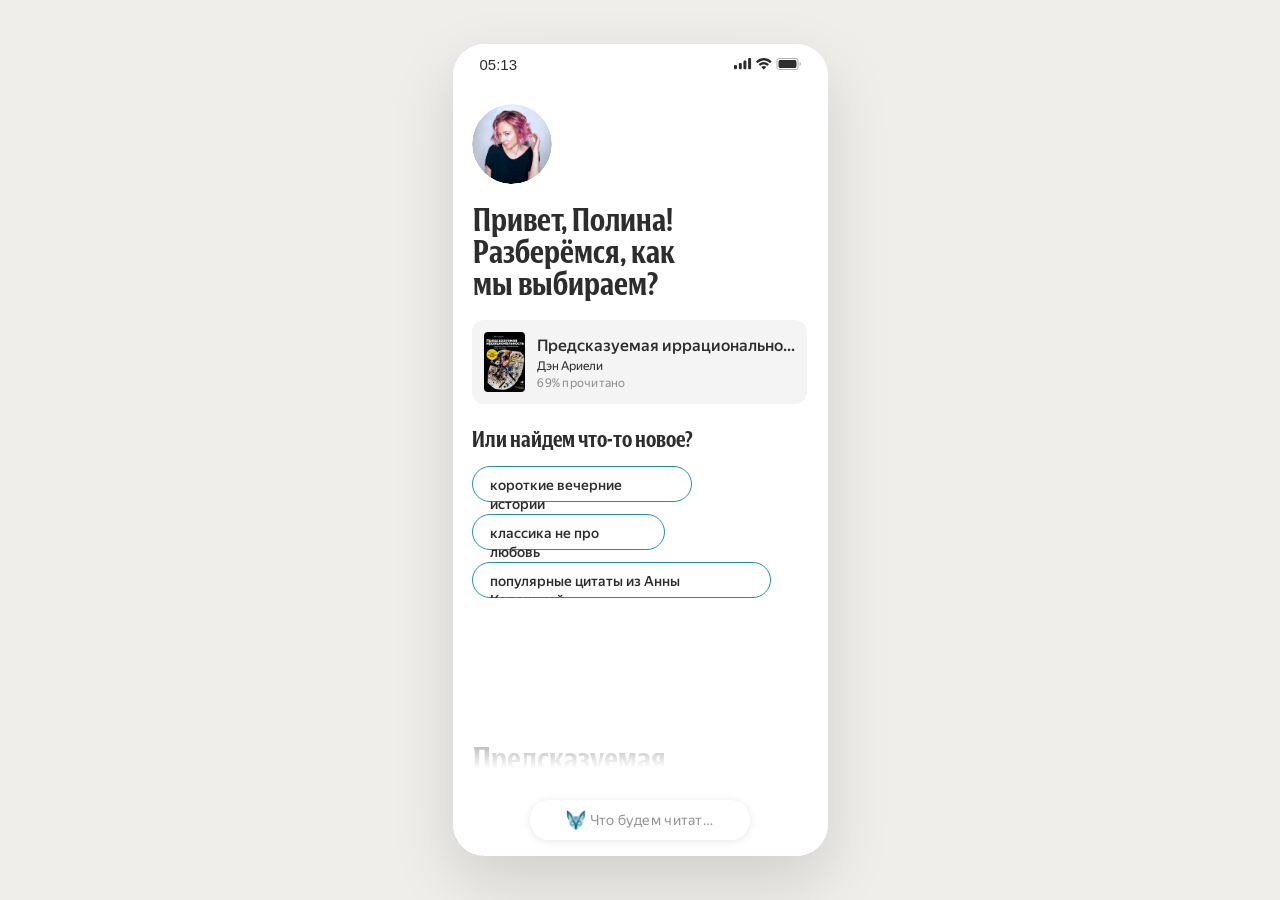
==== index.html @ da3ff2d8 "Audit feed text flow and reset transient choices and notes" ====
<!doctype html><html lang="ru"><meta charset="utf-8"><meta name="viewport" content="width=device-width,initial-scale=1,viewport-fit=cover"><title>Предсказуемая иррациональность — живая лента</title><link rel="stylesheet" href="style.css?v=2e64ebf5f9"><link rel="stylesheet" href="ui-v2.css?v=5c778b6b03"><link rel="stylesheet" href="carousels.css?v=7c44cdc87c">
<link rel="stylesheet" href="refinements.css?v=cc8bafafff"><main class="stage"><aside><div class="eyebrow">ЯНДЕКС КНИГИ · КОНЦЕПТ</div><h1>Чтение<br>одной лентой</h1><p>Книга, вопросы и новые истории — в одном потоке.</p><nav id="scenarios" aria-label="Сценарии прототипа"></nav><small>375 × 812 · листайте внутри экрана<br>Нажмите на текст, чтобы вернуть управление</small><button id="reset" class="reset">Начать заново ↺</button></aside><div id="shell"><div id="phone"><div id="scroll"><div id="feed"></div></div><div id="status"><span>05:13</span><span>▮▮▮ ᯤ ▰</span></div><header id="bookbar"><button id="collapse" aria-label="Свернуть книгу">⌄</button><div><b id="booktitle">Анна Каренина</b><span id="author">Лев Толстой</span></div><button id="settings" aria-label="Настройки чтения">☷</button><button id="more" aria-label="Меню книги">•••</button></header><footer id="footer"><div id="mini" hidden><span><b>Дама с собачкой</b><br>Антон Чехов</span><button id="resume">К чтению</button></div><div id="progress"><i></i></div><div class="controlrow"><button id="spark" class="round" aria-label="Количество ИИ-вставок">✦</button><button id="ask">Что будем читать?</button><div id="audio" hidden><button id="rewind" aria-label="Назад 15 секунд">↶<small>15</small></button><button id="play" aria-label="Пауза">Ⅱ</button><button id="forward" aria-label="Вперёд 30 секунд">↷<small>30</small></button></div></div><div id="context"></div></footer><button id="floating" aria-label="Показать управление">✦</button><div id="shade" hidden></div><section id="sheet" hidden aria-modal="true" role="dialog"><div class="handle"></div><button id="close" aria-label="Закрыть">×</button><div id="sheetbody"></div></section><div id="toast" role="status"></div></div></div><div class="hint">От приветствия — к следующей книге.<br>Все переходы доступны в меню слева.</div></main><script src="data.js?v=bd61d9667b"></script><script src="app.js?v=64c92fbf1c"></script><link rel="stylesheet" href="nonfic.css?v=5e12260bda"><script src="controls.js?v=aebe38ac95"></script><script src="carousels.js?v=aeb7f46ee9"></script><script src="nonfic.js?v=b64de7527a"></script></html>
---- style.css ----
@font-face{font-family:YS;src:url('fonts/YSText.ttf')}@font-face{font-family:YS;src:url('fonts/YSText-Medium.ttf');font-weight:500}@font-face{font-family:Books;src:url('fonts/YSBooks.otf')}@font-face{font-family:Books;src:url('fonts/YSBooks-Semibold.otf');font-weight:600}@font-face{font-family:Literata;src:url('fonts/Literata.ttf');font-weight:100 900}*{box-sizing:border-box}body{margin:0;background:#efeeeb;color:#292929;font-family:YS,Arial,sans-serif}button,input,textarea{font:inherit}button{cursor:pointer;border:0;color:inherit}button:focus-visible{outline:2px solid #008f9b;outline-offset:3px}button:active{transform:scale(.97)}.stage{display:flex;gap:80px;align-items:center;justify-content:center;min-height:100vh;padding:40px}aside{width:270px}.eyebrow{font-size:11px;letter-spacing:1.6px;color:#777}h1{font-family:Books;font-size:46px;line-height:1.05;font-weight:600;margin:26px 0 16px}aside p{color:#777;font-size:15px;line-height:1.45;margin-bottom:26px}nav{display:flex;flex-direction:column;gap:3px}nav button{text-align:left;background:none;padding:9px 12px;border-radius:10px;color:#777;font-size:14px}nav button.active{background:#fff;color:#222}nav button span{display:inline-block;width:25px;font-size:11px;opacity:.5}aside small{display:block;font-size:11px;line-height:1.6;color:#999;margin-top:24px}.reset{background:none;color:#777;padding:18px 0;font-size:12px}#shell{width:375px;height:812px;flex-shrink:0;position:relative;box-shadow:0 25px 65px #0002;border-radius:32px;overflow:hidden}#phone{width:375px;height:812px;background:var(--paper,#fff);position:relative;overflow:hidden;--ink:#303030;color:var(--ink)}#scroll{height:812px;overflow-y:auto;overflow-x:hidden;scrollbar-width:none;overscroll-behavior:contain;touch-action:pan-y}#scroll::-webkit-scrollbar{display:none}#feed{padding-top:40px;padding-bottom:110px}.section{position:relative;width:375px;flex-shrink:0}.node{position:absolute;box-sizing:border-box}.text{white-space:pre-wrap;overflow:visible}.art{object-fit:fill;display:block}.hot{position:absolute;background:transparent;border:0;padding:0;z-index:3}.hot:hover{background:#008b9808;border-radius:10px}#status{height:40px;position:absolute;top:0;left:0;width:375px;background:var(--paper,#fff);display:flex;align-items:center;justify-content:space-between;padding:0 27px;font-family:Arial;font-size:15px;z-index:15}#bookbar{position:absolute;top:40px;left:16px;right:16px;height:50px;display:flex;gap:8px;align-items:center;padding:8px 12px;background:color-mix(in srgb,var(--paper,#fff) 90%,#eee);border-radius:18px;box-shadow:0 1px 10px #0001;z-index:12;transition:transform .24s,opacity .24s}#bookbar button{border-radius:50%;width:32px;height:32px;flex-shrink:0;background:#eaeaea;font-size:20px}#bookbar>div{flex:1;font-size:14px;line-height:18px}#bookbar b{font-weight:500}#bookbar span{display:block;font-size:12px;color:#999}#footer{position:absolute;bottom:0;width:375px;padding:75px 16px 12px;background:linear-gradient(transparent,var(--paper,#fff) 45%);z-index:12;transition:transform .24s,opacity .24s}#footer.home{padding-top:20px}#progress{height:4px;background:#d8d8d8;border-radius:2px;margin:0 0 12px;overflow:hidden}#progress i{display:block;width:55%;height:100%;background:#666}.controlrow{display:flex;align-items:center;gap:8px;height:36px}.round,#audio button{background:#fafafa;border-radius:50%;width:36px;height:36px;box-shadow:0 1px 8px #0001;flex-shrink:0;font-size:22px}#ask{height:36px;border-radius:30px;text-align:left;padding:0 16px;background:#fafafa;box-shadow:0 1px 8px #0001;flex:1;min-width:0;overflow:hidden;text-overflow:ellipsis;white-space:nowrap;font-size:14px;color:#999}#audio{display:flex;gap:8px}#audio[hidden]{display:none}#audio button{position:relative;font-size:22px}#audio small{position:absolute;left:14px;bottom:5px;font-size:7px}#context{font-size:10px;color:#999;text-align:center;margin:12px 0 0;min-height:12px}#context:empty{display:none}#floating{display:none;position:absolute;bottom:35px;left:16px;border-radius:50%;width:44px;height:44px;background:#fafafae8;box-shadow:0 1px 9px #0001;font-size:25px;z-index:11}.hidden-controls #bookbar{transform:translateY(-100px);opacity:0;pointer-events:none}.hidden-controls #footer{transform:translateY(180px);opacity:0;pointer-events:none}.hidden-controls #floating{display:block}#bookbar[hidden]{display:none}#shade{position:absolute;inset:0;background:#0004;z-index:30}#sheet{position:absolute;bottom:0;left:0;width:375px;max-height:700px;overflow:auto;background:var(--paper,#fff);z-index:31;border-radius:24px 24px 0 0;padding:30px 20px 34px;box-shadow:0 -8px 50px #0001}#sheet[hidden],#shade[hidden]{display:none}.handle{position:absolute;top:10px;width:36px;height:4px;background:#ccc;border-radius:3px;left:170px}#close{position:absolute;top:21px;right:16px;background:#f1f1f1;border-radius:50%;font-size:24px;width:32px;height:32px}#sheet h2{font-family:Books;font-size:28px;font-weight:600;margin:8px 30px 20px 0}#sheet h3{font-weight:500;font-size:16px;margin:24px 0 12px}#sheet p{font-size:14px;line-height:1.5;color:#777}#sheet input[type=range]{width:100%;accent-color:#555}#sheet textarea{width:100%;min-height:90px;resize:vertical;border:1px solid #ddd;border-radius:16px;background:var(--paper,#fff);color:inherit;padding:14px;outline-color:#008b98}#sheet .pill{background:#f2f2f2;padding:12px 16px;border-radius:24px;margin:4px 4px 4px 0;font-size:14px}.primary{background:#303030;color:#fff;border-radius:24px;width:100%;padding:14px;margin-top:16px}.sheet-row{display:flex;gap:8px;align-items:center;justify-content:space-between;margin:16px 0}.sheet-row button{border-radius:12px;padding:12px;flex:1;background:#f3f3f3}.sheet-row button.selected{outline:2px solid #555}#toast{position:absolute;left:25px;right:25px;bottom:170px;border-radius:18px;background:#303030ee;color:#fff;text-align:center;padding:12px;font-size:13px;z-index:40;opacity:0;pointer-events:none;transition:opacity .2s}#toast.on{opacity:1}#mini{background:#f5f5f5;border-radius:18px;padding:12px;font-size:12px;display:flex;justify-content:space-between;margin-bottom:12px}#mini[hidden]{display:none}#mini button{padding:8px 12px;border-radius:20px;background:white}.hint{position:absolute;bottom:16px;right:24px;font-size:11px;color:#aaa;line-height:1.5}.reply{padding:20px 20px 24px;background:#f4f4f4;margin:16px 20px;border-radius:18px;width:335px;font-size:15px;line-height:1.5;position:relative}.reply h3{font-family:Books;font-size:24px;margin:0 0 12px}.reply small{color:#008b98}.reply button{background:white;border-radius:22px;padding:10px 14px;margin-top:12px}.rating{display:flex;gap:8px;position:absolute;left:36px;top:137px;z-index:6}.rating button{font-size:29px;background:transparent;color:#bbb;padding:0;width:40px}.rating button.chosen{color:#eaba3b}.reader p{margin:0 20px 24px;font-family:Literata,Georgia,serif;font-size:21px;line-height:31px}.reader{padding-top:20px;height:auto!important;min-height:0!important;padding-bottom:8px}@media(max-width:800px){.stage{gap:24px;padding:20px}aside{width:200px}.hint{display:none}}@media(max-width:620px){.stage{display:block;padding:0;min-height:100dvh;background:white}aside{display:none}#shell{border-radius:0;box-shadow:none;margin:0 auto}body{background:white}}@media(prefers-reduced-motion:reduce){*{scroll-behavior:auto!important;transition:none!important}}
 #densityInline{margin:-34px 0 0 44px;height:66px;position:relative}#densityInline[hidden]{display:none}#densityInline input{width:299px;height:22px;accent-color:#666;background:#eee}#densityInline p{color:#008b98;margin:14px 0 0;font-size:11px;text-align:center}#ask[hidden]{display:none}
#morning{height:610px;position:relative}#morning[hidden]{display:none}#morning h2{font:600 32px/32px Books;margin:20px 20px 24px}#morning h3{font:600 22px Books;margin:20px}.shelf{overflow-x:auto;scrollbar-width:none;height:192px;margin-left:20px;width:355px}.shelf img{height:192px;width:1024px;max-width:none;cursor:pointer}.shelf-labels{display:flex;gap:20px;margin:8px 20px;font-size:12px}.shelf-labels span{width:130px;flex-shrink:0}
@media(min-width:621px){body{overflow:hidden}.stage{height:100dvh;min-height:0;padding:20px}aside{max-height:calc(100dvh - 40px);overflow:auto;scrollbar-width:none}}.reader p{font-optical-sizing:none}
.shelf img{width:auto}.section .art{object-fit:fill}#morning .shelf img{width:auto}
.rating{left:60px;top:151px;gap:4px}.rating button{width:48px;height:48px;font-size:43px;line-height:48px}
---- ui-v2.css ----
/* Exact source geometry: 375×812, panels at x16, 343px wide. */
:root{--elements:#2d2d2d;--elements50:rgba(45,45,45,.5);--elements5:rgba(45,45,45,.05);--glass:rgba(255,255,255,.7)}
#phone{color:var(--elements)}.glass,#bookbar,#mini{background:var(--glass);border:0;box-shadow:0 1px 10px rgba(0,0,0,.1),inset .4px .4px .8px rgba(255,255,255,.5);backdrop-filter:blur(24px) saturate(1.08);-webkit-backdrop-filter:blur(24px) saturate(1.08)}
.ui-icon{display:block;width:auto;height:auto;flex-shrink:0;pointer-events:none}button .ui-icon{max-width:20px;max-height:20px}button:active{transform:none}.hot:hover{background:transparent}
#bookbar{height:50px;left:16px;right:16px;top:40px;border-radius:16px;padding:9px 12px;gap:8px;color:var(--elements)}#bookbar button{display:flex;align-items:center;justify-content:center;padding:6px;width:32px;height:32px;background:#eaeaea;border-radius:1000px}#bookbar #collapse{margin-right:4px}#bookbar .book-label{flex:1;min-width:0;font-size:14px;line-height:17px;letter-spacing:.14px}#bookbar .book-label b{display:block;font-weight:500;white-space:nowrap;overflow:hidden;text-overflow:ellipsis}#bookbar .book-label span{font-size:12px;line-height:14px;letter-spacing:.24px;color:var(--elements50);margin-top:2px}#bookbar .header-spacer{width:32px;flex:0 0 32px}
#footer,#footer.home{position:absolute;bottom:0;height:160px;padding:0;background:linear-gradient(179.7527deg,rgba(255,255,255,0) .50067%,#fff 45.051%);pointer-events:none;overflow:visible}#footer button,#footer input,#footer form,#footer #densityInline{pointer-events:auto}#footer .controlrow{position:absolute;left:16px;right:16px;bottom:43px;height:36px;display:flex;gap:8px;align-items:center}#footer .round,#audio button{width:36px;height:36px;border-radius:1000px;display:flex;align-items:center;justify-content:center;position:relative;padding:8px;flex-shrink:0;box-shadow:0 1px 10px #0000001a}#footer .round[hidden]{display:none}
#queryForm{display:flex;align-items:center;justify-content:center;gap:8px;height:36px;min-width:0;flex:1;border-radius:1000px;padding:9px 16px;position:relative}#queryForm[hidden]{display:none}#ask{background:transparent!important;box-shadow:none!important;border:0;border-radius:0;display:block;width:100%;height:18px;min-height:0;padding:0!important;font:400 14px/17px YS,Arial,sans-serif;letter-spacing:.28px;text-align:center;color:var(--elements);outline:none!important;flex:1;min-width:0;white-space:nowrap;text-overflow:ellipsis}#ask::placeholder{color:var(--elements50);opacity:1}#ask:focus{text-align:left}#discoverySpark{display:flex;align-items:center;justify-content:center;width:16px;height:16px;flex-shrink:0}#discoverySpark .ui-icon{width:16px;height:16px}#discoverySpark[hidden]{display:none}#sendInline{background:var(--elements);color:white;width:24px;height:24px;border-radius:50%;padding:0;font:19px/24px Arial;flex-shrink:0;margin-right:-10px}#sendInline[hidden]{display:none}
#audio{display:flex;gap:8px}#audio[hidden]{display:none}#audio small{font:800 8px/10px YS;position:absolute;color:#22201f;top:19px;bottom:auto}#rewind small{left:8px}#forward small{left:18px}#context{position:absolute;left:16px;bottom:16px;width:343px;height:15px;font:400 11px/15px YS;letter-spacing:0;margin:0;text-align:center;color:var(--elements50)}#context:empty{display:none}
#progress{position:absolute;left:16px;right:16px;bottom:90px;height:4px;margin:0;background:linear-gradient(to right,#666 var(--progress,55%),#d8d8d8 var(--progress,55%));border-radius:2px;overflow:visible;pointer-events:auto;z-index:3}#progress[hidden]{display:none}#seek{display:block;position:absolute;left:0;top:-8px;width:343px;height:20px;margin:0;padding:0;appearance:none;-webkit-appearance:none;background:transparent;border:none;cursor:pointer;outline:none}#seek::-webkit-slider-runnable-track{height:4px;background:transparent;border-radius:2px}#seek::-webkit-slider-thumb{appearance:none;-webkit-appearance:none;width:12px;height:12px;margin-top:-4px;border:0;border-radius:50%;background:transparent;transition:background .12s;cursor:grab}#progress:hover #seek::-webkit-slider-thumb,#progress.dragging #seek::-webkit-slider-thumb,#seek:focus-visible::-webkit-slider-thumb{background:#666}#seek::-moz-range-track{background:transparent;height:4px}#seek::-moz-range-thumb{width:12px;height:12px;border:0;border-radius:50%;background:transparent}#progress:hover #seek::-moz-range-thumb,#progress.dragging #seek::-moz-range-thumb{background:#666}
#footer #densityInline{margin:0;position:relative;display:block;flex:1;width:299px;height:36px;border-radius:1000px;padding:8px}#footer #densityInline[hidden]{display:none}.density-track{position:absolute;inset:8px;border-radius:20px;background:var(--elements5);overflow:hidden}.density-track #densityFill{height:20px;width:100%;background:linear-gradient(90deg,rgba(45,45,45,.35),#777);border-radius:20px 0 0 20px}.density-track>img{position:absolute;left:23px;top:4px;width:auto;height:auto;pointer-events:none}#densityInline input{appearance:none;-webkit-appearance:none;position:absolute;inset:0;width:299px;height:36px;background:transparent;margin:0;padding:0 8px;border-radius:1000px;outline:none;cursor:pointer}#densityInline input::-webkit-slider-runnable-track{background:transparent;height:20px}#densityInline input::-webkit-slider-thumb{appearance:none;-webkit-appearance:none;height:24px;width:24px;border:0;border-radius:50%;background:#fff;box-shadow:0 1px 10px #0000001a;margin-top:-2px}#densityInline input::-moz-range-track{background:transparent;height:20px}#densityInline input::-moz-range-thumb{height:24px;width:24px;border:0;border-radius:50%;background:#fff;box-shadow:0 1px 10px #0000001a}#context.density-caption{color:#027d88;bottom:14px}
#phone.home-mode .controlrow{height:40px;bottom:16px;left:77.5px;right:77.5px}#phone.home-mode #queryForm{height:40px;width:220px;flex:none;padding:9px 16px}#phone.home-mode #ask{flex:0 1 auto;width:128px}#phone.home-mode #spark{display:none}#phone.home-mode #discoverySpark{display:flex}
#mini{position:absolute;bottom:68px;left:16px;width:343px;height:64px;border-radius:16px;display:flex;align-items:center;gap:12px;padding:10px 12px;margin:0;text-align:left}#mini[hidden]{display:none}#miniCover{width:29.334px;height:44px;border-radius:6px;object-fit:cover;flex-shrink:0}.mini-title{display:flex;flex:1;min-width:0;flex-direction:column;gap:2px;white-space:nowrap;overflow:hidden}.mini-title b{font-size:14px;line-height:17px;letter-spacing:.14px;font-weight:500;overflow:hidden;text-overflow:ellipsis}.mini-title small{font-size:12px;line-height:14px;letter-spacing:.24px;color:var(--elements50)}.mini-spacer{flex:0 0 8px}.mini-cta{display:flex;align-items:center;justify-content:center;height:32px;background:#2d2d2d;color:#fff;font:500 14px/17px YS;white-space:nowrap;border-radius:1000px;padding:0 16px;flex-shrink:0}
#discovery{position:absolute;left:0;top:40px;width:375px;height:772px;background:#fff;z-index:5;overflow:hidden;color:#2d2d2d}#discovery[hidden]{display:none}.discovery-avatar{position:absolute;left:20px;top:20px;width:64px;height:64px;object-fit:cover;border-radius:50%}#discovery h2{position:absolute;left:20px;top:104px;margin:0;width:335px;font:600 32px/32px Books;letter-spacing:0}#discovery h3{position:absolute;left:20px;top:456px;margin:0;font:500 22px/26px Books}.discovery-recs,.discovery-saved{position:absolute;left:0;top:188px;width:375px;overflow-x:auto;scrollbar-width:none}.discovery-saved{top:494px}.discovery-columns{display:flex;gap:8px;padding:0 20px;width:max-content}.discovery-book{padding:0;background:none;display:flex;flex-direction:column;gap:8px;width:128px;flex-shrink:0;text-align:left;color:#2d2d2d}.discovery-book>img{width:128px;height:192px;border-radius:8px;object-fit:cover}.discovery-book>span{width:120px;font:500 14px/17px YS;letter-spacing:.14px}.discovery-mode #floating{display:none}
#floating{width:36px;height:36px;bottom:43px;padding:8px}#phone.hidden-controls:not(.editing) #floating{display:flex;align-items:center;justify-content:center}#phone.hidden-controls.editing #bookbar,#phone.hidden-controls.editing #footer{transform:none;opacity:1;pointer-events:auto}
#iosKeyboard{position:absolute;left:0;bottom:0;width:375px;height:291px;background:#d1d5db;z-index:20;font-family:-apple-system,BlinkMacSystemFont,'Arial',sans-serif;padding:39px 3px 0;box-shadow:0 -.5px 0 #0002;user-select:none}#iosKeyboard[hidden]{display:none}.keyboard-accessory{height:31px;position:absolute;left:0;right:0;top:0;background:#eceef0;display:flex;justify-content:flex-end;align-items:center;padding-right:15px}.keyboard-accessory button{background:none;color:#606469;font:22px Arial;padding:0 6px}.key-row{display:flex;justify-content:center;gap:5px;margin-bottom:11px;height:42px}.key-row button{display:flex;align-items:center;justify-content:center;flex:1;min-width:0;max-width:37px;background:#fff;color:#111;border-radius:5px;box-shadow:0 1px 0 #85888e;font:23px Arial;padding:0}.key-row.row-1{padding:0 8px;gap:5px}.key-row.row-2{gap:5px}.key-row button.modifier{background:#aeb3bd;font-size:21px;flex:1.3;max-width:43px}.key-row.bottom-row{height:42px;margin-top:0;margin-bottom:0}.bottom-row button.modifier{font-size:15px}.bottom-row .language{font-size:23px}.bottom-row button.space{flex:4;max-width:none;font-size:16px}.bottom-row button.return{max-width:none;flex:2.3;background:#aeb3bd;font-size:13px}.keyboard-bottom{display:flex;align-items:center;justify-content:space-between;padding:13px 17px 0;color:#222;font-size:22px}.home-indicator{position:absolute;bottom:8px;left:120px;width:135px;height:5px;border-radius:3px;background:#111}.editing #footer{bottom:291px;z-index:21}.editing #mini{display:none}.editing #footer .controlrow{left:16px;right:16px;height:36px;bottom:16px}.editing #queryForm{width:auto!important;flex:1!important;height:36px!important}.editing #ask{width:100%!important;flex:1!important;text-align:left}.editing #context{display:none}.editing #discoverySpark{display:none!important}.editing #footer #spark{display:flex}.editing #floating{display:none!important}
.native-ios.editing #footer{bottom:var(--native-keyboard-height,0px)}
#sendInline{display:none!important}
@font-face{font-family:Books;src:url('fonts/YSBooks-Medium.otf');font-weight:500}@font-face{font-family:YS;src:url('fonts/YSText-Heavy.ttf');font-weight:800}#status .text{font-family:-apple-system,BlinkMacSystemFont,Arial,sans-serif!important;font-weight:500!important;letter-spacing:-.165px}
.density-track #densityFill{background:#2d2d2d}
.density-ticks{position:absolute;inset:0;pointer-events:none}.density-ticks span{position:absolute;top:6px;width:1px;height:8px;border-radius:.5px;background:#c9c9c9}.density-ticks.filled-ticks{clip-path:inset(0 calc(100% - var(--density,100%)) 0 0)}.filled-ticks span{background:#fff}
.hidden-controls.density-mode #footer{transform:none;opacity:1;pointer-events:none}.hidden-controls.density-mode #floating{display:none!important}
/* A single, stationary sparkle button; the other controls animate behind it. */
.hidden-controls.density-mode #footer{transform:translateY(180px);opacity:0;pointer-events:none}
.hidden-controls.density-mode #footer:has(#densityInline:not([hidden])){transform:none;opacity:1}
#spark.persistent-spark{position:absolute;left:16px;bottom:43px;width:36px;height:36px;border-radius:1000px;padding:8px;display:flex;align-items:center;justify-content:center;z-index:16;transition:bottom .24s;box-shadow:0 1px 10px #0000001a}
#spark.persistent-spark[hidden],.home-mode #spark.persistent-spark{display:none}.spark-space{width:36px;height:36px;flex:0 0 36px}.home-mode .spark-space{display:none}
#iosKeyboard{height:217px;padding:8px 3px}.keyboard-accessory,.keyboard-bottom,.home-indicator{display:none!important}#iosKeyboard>.key-row:last-child{margin-bottom:0}
.editing #footer{bottom:217px}.editing #spark.persistent-spark{bottom:233px}.native-ios.editing #spark.persistent-spark{bottom:calc(var(--native-keyboard-height,0px) + 16px)}
---- carousels.css ----
.horizontal-carousel{overflow-x:auto!important;overflow-y:hidden!important;scrollbar-width:none;overscroll-behavior-x:contain;cursor:grab;touch-action:pan-x pan-y;user-select:none}.horizontal-carousel::-webkit-scrollbar{display:none}.horizontal-carousel.is-dragging,.horizontal-carousel.is-dragging *{cursor:grabbing!important}.horizontal-carousel img{user-select:none;-webkit-user-drag:none}.clickable-source{cursor:pointer}
.hero-carousel{display:flex;gap:12px;align-items:start}.hero-item{display:flex;flex:0 0 60px;align-items:center;flex-direction:column;gap:6px;width:60px;height:80px;border:0;padding:0;background:none;color:#2d2d2d}.hero-item img{display:block;width:60px;height:60px;min-width:60px;border-radius:50%;object-fit:cover;overflow:hidden}.hero-item span{font:500 12px/14px YS;letter-spacing:.12px;text-align:center;white-space:nowrap}
.cinema-heading{position:absolute;left:20px;top:20px;margin:0;font:500 22px/26px Books;color:#2d2d2d}
.books-section>h3{position:absolute;left:20px;top:20px;margin:0;font:500 22px/26px Books;color:#2d2d2d}.book-carousel{position:absolute;left:0;top:58px;width:375px;display:flex;gap:8px;padding:0 20px;height:284px;align-items:start}.book-option{display:flex;flex:0 0 128px;width:128px;flex-direction:column;gap:8px;border:0;background:none;padding:0;text-align:left;color:#2d2d2d}.book-option img{width:128px;height:192px;object-fit:cover;border-radius:8px;display:block}.book-option span{width:120px;font:500 14px/16px YS;letter-spacing:.14px}
---- refinements.css ----
.stage>aside,.stage>.hint{display:none}.stage{justify-content:center;gap:0}#headerMask{position:absolute;left:0;right:0;top:0;height:56px;background:var(--paper,#fff);z-index:11;pointer-events:none}#headerMask[hidden]{display:none}#rewind:disabled{opacity:.5;cursor:default;pointer-events:none}.carousel-tail{pointer-events:none}
#discovery{overflow-y:auto;overflow-x:hidden;scrollbar-width:none;padding:20px 0 170px;display:flex;flex-direction:column;align-items:stretch}#discovery[hidden]{display:none}#discovery .discovery-avatar{position:static;flex:0 0 64px;margin:0 0 0 20px}#discovery h3{position:static;margin:20px 20px 8px;font:500 22px/26px Books;flex:none}#discovery .discovery-shelf{display:flex;gap:8px;padding:0 20px;width:375px;flex:none;align-items:flex-start;box-sizing:border-box}#discovery .discovery-book{border:0;flex:0 0 128px}#discovery .discovery-book>span{white-space:pre-line;display:-webkit-box;-webkit-line-clamp:3;-webkit-box-orient:vertical;overflow:hidden;line-height:17px;height:51px}#discovery .started-shelf{gap:7px}.started-book{display:flex;align-items:center;flex:0 0 225.5px;width:225.5px;height:74.3px;gap:10.6px;padding:10.6px;background:#f4f4f4;border:0;border-radius:10.6px;text-align:left;color:#2d2d2d}.started-book>img{width:36.3px;height:53.1px;object-fit:cover;flex:none}.started-book>span{display:flex;flex-direction:column;min-width:0;gap:1px}.started-book b{font:500 14.15px/17px YS;white-space:nowrap;overflow:hidden;text-overflow:ellipsis}.started-book small{font:400 10.6px/13px YS;white-space:nowrap}.started-progress{color:#999}#mini{bottom:72px}
/* One viewport spans the screen; content padding belongs to the items. */
#discovery h3{margin-top:32px}#discovery .discovery-avatar+h3{margin-top:20px}#discovery .discovery-book>span{width:128px}.cover-frame{position:relative;display:block!important;flex:none;width:128px!important;height:192px!important;border-radius:8px;overflow:hidden}.cover-frame img{display:block;width:100%;height:100%;object-fit:cover;border-radius:inherit}.cover-frame.light-cover:after{content:'';position:absolute;inset:0;background:rgba(0,0,0,.05);pointer-events:none}.book-intro{padding:48px 20px 24px}.book-intro h2{margin:0 0 8px;font:600 28px/34px Books}.book-intro p{margin:0;font:400 14px/17px YS;color:#999}
#footer .controlrow{transition:left .3s ease,right .3s ease,bottom .3s ease,height .3s ease,gap .3s ease}#queryForm{transition:width .3s ease,height .3s ease,padding .3s ease}#spark.persistent-spark{transition:left .3s ease,bottom .3s ease,opacity .24s ease}#phone.home-mode #spark.persistent-spark{display:flex;left:83.5px;bottom:18px;box-shadow:none;background:transparent;backdrop-filter:none;-webkit-backdrop-filter:none}#phone.home-mode #spark.persistent-spark .ui-icon{width:16px;height:16px}#phone.home-mode #discoverySpark{visibility:hidden}#phone.editing #spark.persistent-spark{left:16px;bottom:233px;background:var(--glass);box-shadow:0 1px 10px #0000001a}#phone.editing #spark.persistent-spark .ui-icon{width:20px;height:20px}#phone.discovery-mode #spark.persistent-spark[hidden]{display:flex}.native-ios.editing #spark.persistent-spark{bottom:calc(var(--native-keyboard-height,0px) + 16px)!important}#scroll{touch-action:pan-x pan-y}
#phone:not(.home-mode) #queryForm{flex:none;width:255px}#phone:not(.home-mode).audio-mode #queryForm{width:167px}#phone.editing #queryForm{flex:none!important;width:299px!important}#phone:not(.home-mode) #queryForm[hidden]{display:none}#startAudio,#audio{animation:controls-appear .24s ease}@keyframes controls-appear{from{opacity:0}to{opacity:1}}
/* Book opening typography: 4079:21634 / 4108:3182 and 4109:3187. */
.book-intro,.book-heading{padding:20px;color:#2d2d2d}.book-intro{padding-top:48px}.book-title-author{display:flex;flex-direction:column;gap:8px}.book-intro h2,.book-heading h2{font:600 32px/32px Books!important;margin:0!important;text-align:left;white-space:nowrap}.book-author{font:400 20px/20px Books}.book-chapter{font:400 14px/15px YS;color:rgba(45,45,45,.5);margin-top:12px}
#rewind:disabled{opacity:.3;pointer-events:auto;cursor:default}
/* Open keyboard: 4109:3193, adapted to the Russian key layout. */
#iosKeyboard{height:290px;padding:8px 3px;background:#d1d3d9;box-shadow:none;backdrop-filter:blur(54px)}#iosKeyboard .key-row{height:42px;gap:6px;margin-bottom:12px}#iosKeyboard .key-row button{font:400 22px/28px -apple-system,BlinkMacSystemFont,Arial,sans-serif;letter-spacing:.35px;border-radius:4.6px;box-shadow:0 1px 0 #0000004d}#iosKeyboard .row-1{padding:0 8px}#iosKeyboard .icon-key{flex:0 0 42px;max-width:42px;background:transparent;box-shadow:none;padding:0}#iosKeyboard .icon-key .ui-icon{width:42px;height:43px;max-width:none;max-height:none}#iosKeyboard .bottom-row{margin-top:12px;margin-bottom:0;gap:6px}#iosKeyboard .bottom-row>button{font-size:16px;line-height:21px;letter-spacing:-.32px;background:white}#iosKeyboard .bottom-row>.modifier,#iosKeyboard .bottom-row>.return{flex:0 0 91px;max-width:91px}#iosKeyboard .bottom-row>.space{flex:1;max-width:none;font-size:22px;line-height:28px;letter-spacing:.35px}.keyboard-tools{position:absolute;left:31px;right:31px;top:235px;display:flex;align-items:start;justify-content:space-between}.keyboard-tools button{width:27px;height:27px;padding:0;background:none}.keyboard-tools button .ui-icon{width:27px;height:27px;max-width:none;max-height:none}.keyboard-tools>span{width:19px;height:28px}.keyboard-indicator{position:absolute;bottom:8px;left:120.5px;width:134px;height:5px;background:#22201f;border-radius:100px}
#keyboardSend{display:none;height:36px;padding:0 16px;border-radius:1000px;background:#2d2d2d;color:white;flex:none;font:500 14px/17px YS;letter-spacing:.14px}#phone.editing #keyboardSend{display:block}#phone.editing #footer{bottom:259px}#phone.editing #footer .controlrow{bottom:43px}#phone.editing #spark.persistent-spark{bottom:302px}#phone.editing #queryForm{width:186px!important;flex:1!important}#phone.editing #context{display:none}.native-ios.editing #footer{bottom:var(--native-keyboard-height,0px)!important}.native-ios.editing #footer .controlrow{bottom:16px}.native-ios.editing #spark.persistent-spark{bottom:calc(var(--native-keyboard-height,0px) + 16px)!important}
#phone.editing #footer{bottom:290px}#phone.editing #footer .controlrow{bottom:12px}#phone.editing #spark.persistent-spark{z-index:22}
/* The keyboard and the complete question bar travel as one stack. */
#footer{transition:bottom .32s cubic-bezier(.22,.7,.25,1),transform .24s,opacity .24s,clip-path .32s;clip-path:inset(-40px -20px 0)}#phone.editing #footer{bottom:259px;clip-path:inset(-40px -20px 31px)}#phone.editing #footer .controlrow{bottom:43px}#spark.persistent-spark{transition:left .32s cubic-bezier(.22,.7,.25,1),bottom .32s cubic-bezier(.22,.7,.25,1),opacity .24s}#phone.editing #spark.persistent-spark{bottom:302px}#iosKeyboard,#iosKeyboard[hidden]{display:block;transform:translateY(100%);visibility:hidden;transition:transform .32s cubic-bezier(.22,.7,.25,1),visibility 0s .32s;pointer-events:none}#phone.editing #iosKeyboard{transform:translateY(0);visibility:visible;transition-delay:0s;pointer-events:auto}.native-ios #iosKeyboard{display:none!important}
#footer .controlrow{gap:0}#queryForm{margin-left:8px;transition:width .32s cubic-bezier(.22,.7,.25,1),padding .32s,height .32s}#phone.editing #queryForm{flex:none!important;width:186px!important}#phone.home-mode:not(.editing) #queryForm{margin-left:0}#densityInline{margin-left:8px!important}#startAudio,#audio{margin-left:8px;transition:width .24s,max-width .24s,opacity .18s,margin .24s,padding .24s}#phone.editing #startAudio,#phone.editing #startAudio[hidden],#phone.editing #audio,#phone.editing #audio[hidden]{display:flex!important;width:0;max-width:0;opacity:0;padding:0;overflow:hidden;margin-left:0;pointer-events:none}#keyboardSend{display:block;width:0;max-width:0;padding:0;opacity:0;overflow:hidden;white-space:nowrap;pointer-events:none;transition:width .24s,max-width .24s,padding .24s,margin .24s,opacity .18s}#phone.editing #keyboardSend{width:105px;max-width:105px;padding:0 16px;margin-left:8px;opacity:1;pointer-events:auto;transition-delay:.04s}#context,#progress{transition:opacity .18s}#phone.editing #context{display:block;opacity:0;pointer-events:none}#phone.editing #progress[hidden]{display:block;opacity:0;pointer-events:none}#ask{caret-color:#2d2d2d}
.native-ios.editing #footer{bottom:calc(var(--native-keyboard-height,290px) - 31px)!important}.native-ios.editing #footer .controlrow{bottom:43px!important}.native-ios.editing #spark.persistent-spark{bottom:calc(var(--native-keyboard-height,290px) + 12px)!important}
#phone.editing #progress #seek{pointer-events:none}
#phone.home-mode.editing .spark-space{display:block}
/* Editing contains only the empty input/caret and the Send button. */
#phone.editing #spark.persistent-spark{opacity:0;visibility:hidden;pointer-events:none}#phone.editing #discoverySpark{display:none!important}.spark-space{transition:width .24s,flex-basis .24s}#phone.editing .spark-space{width:0;flex-basis:0}#phone.editing #queryForm{width:230px!important;margin-left:0}
/* Lumen's original 24px head, with the source image's slight vertical overshoot. */
.lumen-head{position:relative;display:block;width:24px;height:24px;flex:none;pointer-events:none}.lumen-head img{position:absolute;left:50%;top:-2.5%;width:auto;height:106.25%;aspect-ratio:1;max-width:none;transform:translateX(-50%);object-fit:cover}#spark.persistent-spark{padding:6px}#phone.home-mode #spark.persistent-spark .lumen-head,#discoverySpark .lumen-head{width:20px;height:20px}#discoverySpark{width:20px;height:20px}.adaptation-action{width:max-content!important;display:flex;align-items:center;justify-content:center;padding:0 16px}
.player-space{flex:0 0 36px;width:36px;height:36px;margin-left:8px;transition:width .24s,flex-basis .24s,margin .24s}.audio-mode .player-space{width:124px;flex-basis:124px}.home-mode .player-space,.density-mode .player-space{display:none}#phone.editing .player-space{width:0;flex-basis:0;margin-left:0}
#audioDock{position:absolute;right:16px;bottom:43px;width:36px;height:36px;z-index:17;transition:width .24s,opacity .24s,transform .24s}#audioDock #audio,#audioDock #audio[hidden]{display:flex;position:absolute;right:0;top:0;width:124px;height:36px;gap:8px;margin:0;opacity:0;pointer-events:none;transition:opacity .18s}#audioDock #audio button{transition:transform .24s,opacity .18s}#audioDock #rewind{transform:translateX(88px)}#audioDock #play{transform:translateX(44px)}#audioDock #startAudio,#audioDock #startAudio[hidden]{display:flex;position:absolute;right:0;top:0;width:36px;height:36px;margin:0;padding:8px;align-items:center;justify-content:center;border-radius:1000px;opacity:1;pointer-events:auto;transition:opacity .18s .08s,transform .24s}#audioDock #startAudio .ui-icon{max-width:20px;max-height:20px}.audio-mode #audioDock{width:124px}.audio-mode #audioDock #audio{opacity:1;pointer-events:auto}.audio-mode #audioDock #audio button{transform:none}.audio-mode #audioDock #startAudio{opacity:0;pointer-events:none;transform:scale(.8);transition-delay:0s}.hidden-controls #audioDock{transform:translateY(180px);opacity:0;pointer-events:none}.hidden-controls.audio-mode #audioDock{transform:none;opacity:1;pointer-events:auto}.hidden-controls:not(.audio-mode) #audioDock #startAudio{pointer-events:none}#phone.home-mode #audioDock,#phone.editing #audioDock,#phone.density-mode #audioDock{opacity:0;visibility:hidden;pointer-events:none}#audioDock[aria-hidden="true"]{pointer-events:none}
[data-node="4079:21842"] .lumen-head{width:16px;height:16px}
/* Only the feed scrolls; off-screen keyboard content cannot scroll the phone shell. */
#phone,#shell{overflow:clip}
#audioDock #audio[aria-hidden="true"] button{pointer-events:none}
/* A disabled rewind fades out only while the reading panels are hidden. */
#phone.hidden-controls.audio-mode #audioDock #rewind:disabled{opacity:0;pointer-events:none}#audioDock #rewind{transition:transform .24s,opacity .2s}
/* Compact discovery field: a single centered head + placeholder group. */
#phone.home-mode:not(.editing) #spark.persistent-spark{opacity:0;visibility:hidden;pointer-events:none}#phone.home-mode:not(.editing) #discoverySpark{visibility:visible;display:flex;width:20px;height:20px}#phone.home-mode:not(.editing) #queryForm{gap:4px;justify-content:center}#phone.home-mode:not(.editing) #ask{flex:0 0 125px;width:125px;text-align:left}.context-action .text{font:500 14px/19px YS!important}
/* Pausing preserves hidden panels; only the collapsed Play button remains until scroll. */
#phone.hidden-controls.paused-dock #audioDock{transform:none;opacity:1;pointer-events:auto}#phone.hidden-controls.paused-dock #audioDock #startAudio{pointer-events:auto}
/* The standalone paused Play button fades in place on the next scroll. */
#phone.hidden-controls.paused-dock-origin #audioDock{transform:none}
/* Book captions determine shelf height, including after fonts finish loading. */
.books-section{height:auto!important;min-height:0!important;padding:20px 0 24px}.books-section>h3{position:static;margin:0 20px 12px}.books-section>.book-carousel{position:static;height:auto!important;padding-bottom:3px}.book-option>span:not(.cover-frame){flex:none;display:block;height:auto;max-height:none;overflow:visible}
---- nonfic.css ----
.source-image{display:block;width:100%;height:100%;object-fit:cover;border-radius:inherit}.source-vector{display:block;max-width:none}.source-action{cursor:pointer}.source-action:focus-visible{outline:2px solid #008f9b;outline-offset:3px}.source-action.selected-choice{box-shadow:inset 0 0 0 1.5px #258fac;background:#e6f0f2!important}.saved-action{box-shadow:inset 0 0 0 2px #258fac}.reader[hidden],.section[hidden]{display:none!important}.reader p{white-space:pre-wrap}.original-reader{padding-top:20px}.stage>aside{display:none}#feed{padding-bottom:0}#status img{width:67px;height:11.5px}#recapPanel{position:absolute;z-index:12;left:16px;right:16px;top:98px;height:46px;padding:9px 12px 9px 16px;border-radius:16px;display:flex;align-items:center;justify-content:space-between;font:400 16px/21px YS;transition:transform .24s,opacity .24s}#recapPanel[hidden]{display:none}.hidden-controls #recapPanel{transform:translateY(-160px);opacity:0;pointer-events:none}#recapToggle{width:46px;height:28px;border-radius:20px;background:#2d2d2d;padding:2px;display:flex;justify-content:flex-end;transition:background .2s}#recapToggle span{width:24px;height:24px;background:#fff;border-radius:50%;box-shadow:0 3px 8px #0002;transition:transform .2s}#recapToggle[aria-checked=false]{background:#e9e9eb}#recapToggle[aria-checked=false] span{transform:translateX(-18px)}#bookbar .header-spacer{display:none}#bookbar .book-label{max-width:203px}#bookbar b{white-space:nowrap;overflow:hidden;text-overflow:ellipsis}#mini .mini-title{max-width:191px}#context{white-space:nowrap;overflow:hidden;text-overflow:ellipsis;font-size:10px}#discovery{padding:0 0 170px;gap:0}#discovery>.section{flex:none}.video-player{display:block;width:335px;height:189px;border:0;border-radius:12px}.video-link{display:block;color:#007e8a;margin-top:16px;font-size:14px}.horizontal-carousel{touch-action:pan-x pan-y;scrollbar-width:none;overflow-x:auto!important;overflow-y:hidden!important;overscroll-behavior-x:contain}.horizontal-carousel::-webkit-scrollbar{display:none}#phone [contenteditable=true]{outline:none;cursor:text}#phone [contenteditable=true]:focus{box-shadow:0 1px 0 #258fac}#phone .glass{background:rgba(255,255,255,.7)}

[data-node="4169:20368"]{white-space:nowrap;overflow:hidden;text-overflow:ellipsis}

.source-book-link{color:inherit;text-decoration:none;display:block}#phone{background:var(--paper,#fff)}

@font-face{font-family:Literata;src:url('fonts/Literata-Italic.ttf');font-style:italic;font-weight:100 900}.reader{padding-bottom:20px}.reader p:last-child{margin-bottom:0}

/* Content replacement must not trigger the browser’s scroll anchoring. */
#scroll,#feed{overflow-anchor:none}
/* Chart labels, tracks and values occupy separate columns in every row. */
:is([data-node="4184:20646"],[data-node="4184:20647"],[data-node="4184:20676"],[data-node="4184:20682"]){display:grid;grid-template-columns:74px minmax(0,1fr) 25px;column-gap:10px;align-items:center}
:is([data-node="4184:20646"],[data-node="4184:20647"],[data-node="4184:20676"],[data-node="4184:20682"])>.text{position:static!important;width:auto!important}
:is([data-node="4184:20646"],[data-node="4184:20647"],[data-node="4184:20676"],[data-node="4184:20682"])>.node:not(.text){position:relative!important;left:auto!important;top:auto!important;width:auto!important;height:12px!important}
[data-node="4176:4424"],[data-node="4184:20650"],[data-node="4184:20679"],[data-node="4184:20685"]{left:0!important;top:0!important;width:100%!important;height:12px!important}
/* Updated subscription choices: flexible label and a right-aligned price. */
:is([data-node="4176:4360"],[data-node="4176:4363"],[data-node="4176:4366"]){display:flex;align-items:flex-start;gap:8px;padding:14px 12px}
:is([data-node="4176:4360"],[data-node="4176:4363"],[data-node="4176:4366"])>.text{position:static!important}
:is([data-node="4176:4360"],[data-node="4176:4363"],[data-node="4176:4366"])>.text:first-child{flex:1;min-width:0;width:auto!important}
:is([data-node="4176:4360"],[data-node="4176:4363"],[data-node="4176:4366"])>.text:last-child{flex:0 0 48px;text-align:right!important}
/* Figma 4204:21048: a single 343 × 95 glass header. */
#bookbar{height:95px;display:flex;flex-direction:column;gap:8px;padding:9px 12px;justify-content:center;align-items:center}
#bookbar[hidden]{display:none}
#bookbar>.header-main-row{display:flex;align-items:center;gap:28px;width:319px;flex:none}
.header-book-info{display:flex;align-items:center;gap:12px;flex:1;min-width:0}
#bookbar #collapse{margin:0}
#bookbar .book-label{flex:1;min-width:0;max-width:none}
#bookbar .header-actions{display:flex;align-items:center;justify-content:flex-end;gap:8px;flex:none}
.header-divider{display:block;flex:none;width:319px;height:1px}
#bookbar>#recapPanel{position:static;width:315px;height:28px;flex:none;padding:0;display:flex;gap:8px;border-radius:0;background:none;box-shadow:none;backdrop-filter:none;-webkit-backdrop-filter:none;transform:none;transition:none}
#bookbar>#recapPanel[hidden]{display:none}
#recapPanel>span{flex:1;min-width:0}
#bookbar #recapToggle{width:46px;height:28px;flex:0 0 46px;padding:2px;background:#2d2d2d}
#bookbar #recapToggle[aria-checked=false]{background:#e9e9eb}
#bookbar #recapPanel>span{font:400 16px/21px YS;color:#2d2d2d}
#bookbar #recapToggle{justify-content:flex-end;align-items:center;border-radius:20px}
#bookbar>#recapPanel{opacity:1}
/* Current Figma header: 70% white surface, without an opaque layer below it. */
#bookbar{background:rgba(255,255,255,.7);backdrop-filter:none;-webkit-backdrop-filter:none;box-shadow:0 1px 5px rgba(0,0,0,.1)}
#headerMask{height:40px}
.nonfic-intro{display:flex;flex-direction:column;align-items:flex-start;justify-content:flex-end;gap:12px;padding:20px 20px 0}
.nonfic-intro>.node{position:static!important;flex:none;width:max-content!important}
.nonfic-intro>[data-node="4182:20481"]{height:auto!important;width:335px!important;display:flex;flex-direction:column;gap:8px}
.nonfic-intro>[data-node="4182:20481"]>.text{position:static!important}
.summary-label{display:flex;align-items:center;gap:8px;flex:none;height:16px;font:400 14px/15px YS;color:#027d88;white-space:nowrap}
.summary-label[hidden]{display:none}
.summary-label .lumen-head{width:16px;height:16px;overflow:hidden}
/* Frosted glass obscures the text; the corner mask stays outside its surface. */
#bookbar{background:rgba(255,255,255,.7);backdrop-filter:blur(24px) saturate(1.08);-webkit-backdrop-filter:blur(24px) saturate(1.08)}
#headerMask{height:56px;clip-path:path('M0 0H375V56H359Q359 40 343 40H32Q16 40 16 56H0Z')}
/* Memo cards use the source's 12px gaps and mixed-weight paragraphs. */
.memo-card{display:flex;flex-direction:column;gap:12px;padding:16px 20px 20px}
.memo-card>.node{position:static!important;width:220px!important;flex:none;height:auto!important}
.memo-card>.text:first-child{height:36px!important;font:500 30px/36px Books}
.memo-card>.node>.text{position:static!important;height:auto!important;width:220px!important}
.memo-rich{white-space:normal;font:400 15px/21px YS!important}
.memo-rich p{margin:0 0 21px;font:inherit}
.memo-rich p:last-child{margin-bottom:0}
.memo-rich strong{font-weight:500}
/* Quote cards grow with editable text and retain the source's minimum geometry. */
.quote-section{height:auto!important;padding:20px}
.quote-panel{position:relative!important;left:auto!important;top:auto!important;width:335px!important;height:auto!important;min-height:356px;display:flex;flex-direction:column;gap:16px;padding:16px 0}
.quote-panel>.text{position:static!important;align-self:center}
.quote-viewport{position:static!important;width:335px!important;height:auto!important}
.quote-viewport>.horizontal-carousel{position:static!important;height:auto!important;align-items:stretch}
.quote-card{height:auto!important;min-height:230px;display:flex;flex-direction:column;gap:12px;padding:20px 16px}
.quote-card>.text{position:static!important;flex:none;width:235px!important;height:auto!important;min-height:0;overflow-wrap:break-word}
.quote-card>.text:nth-child(2){min-height:116px!important}
.quote-save{position:static!important;align-self:center;flex:none}
/* Books numeral glyphs extend below their line box; do not crop the row. */
[data-node="4177:4472"],[data-node="4177:4475"],[data-node="4177:4478"]{overflow:visible!important}
.quote-section>.node{display:block;position:static!important;width:335px!important;height:auto!important;overflow:visible!important}
.quote-save{position:relative!important;left:auto!important;top:auto!important}
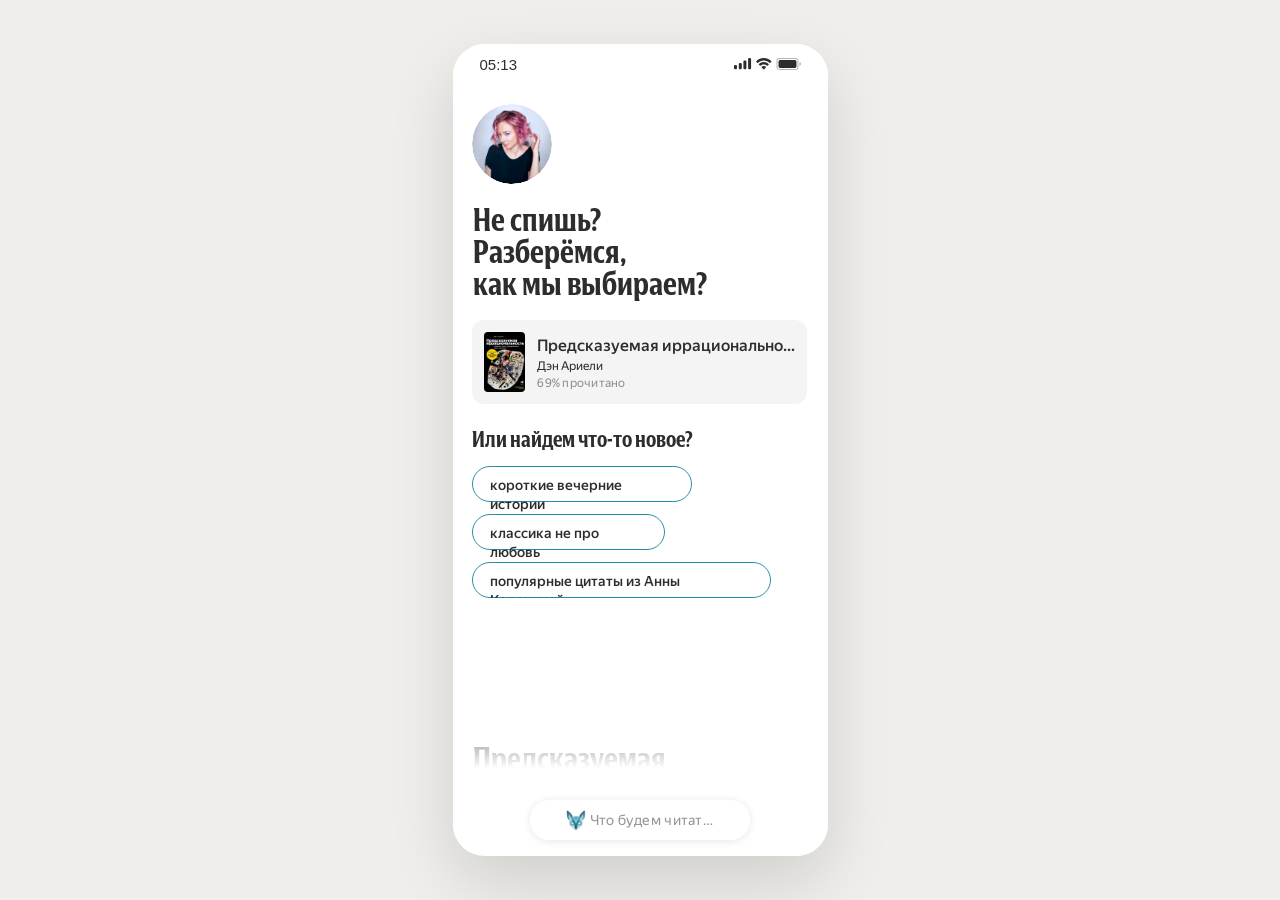
==== commit 39808e0a: "Update opening greeting and preserve requested line breaks" ====
--- a/index.html
+++ b/index.html
@@ -1,2 +1,2 @@
 <!doctype html><html lang="ru"><meta charset="utf-8"><meta name="viewport" content="width=device-width,initial-scale=1,viewport-fit=cover"><title>Предсказуемая иррациональность — живая лента</title><link rel="stylesheet" href="style.css?v=2e64ebf5f9"><link rel="stylesheet" href="ui-v2.css?v=5c778b6b03"><link rel="stylesheet" href="carousels.css?v=7c44cdc87c">
-<link rel="stylesheet" href="refinements.css?v=cc8bafafff"><main class="stage"><aside><div class="eyebrow">ЯНДЕКС КНИГИ · КОНЦЕПТ</div><h1>Чтение<br>одной лентой</h1><p>Книга, вопросы и новые истории — в одном потоке.</p><nav id="scenarios" aria-label="Сценарии прототипа"></nav><small>375 × 812 · листайте внутри экрана<br>Нажмите на текст, чтобы вернуть управление</small><button id="reset" class="reset">Начать заново ↺</button></aside><div id="shell"><div id="phone"><div id="scroll"><div id="feed"></div></div><div id="status"><span>05:13</span><span>▮▮▮ ᯤ ▰</span></div><header id="bookbar"><button id="collapse" aria-label="Свернуть книгу">⌄</button><div><b id="booktitle">Анна Каренина</b><span id="author">Лев Толстой</span></div><button id="settings" aria-label="Настройки чтения">☷</button><button id="more" aria-label="Меню книги">•••</button></header><footer id="footer"><div id="mini" hidden><span><b>Дама с собачкой</b><br>Антон Чехов</span><button id="resume">К чтению</button></div><div id="progress"><i></i></div><div class="controlrow"><button id="spark" class="round" aria-label="Количество ИИ-вставок">✦</button><button id="ask">Что будем читать?</button><div id="audio" hidden><button id="rewind" aria-label="Назад 15 секунд">↶<small>15</small></button><button id="play" aria-label="Пауза">Ⅱ</button><button id="forward" aria-label="Вперёд 30 секунд">↷<small>30</small></button></div></div><div id="context"></div></footer><button id="floating" aria-label="Показать управление">✦</button><div id="shade" hidden></div><section id="sheet" hidden aria-modal="true" role="dialog"><div class="handle"></div><button id="close" aria-label="Закрыть">×</button><div id="sheetbody"></div></section><div id="toast" role="status"></div></div></div><div class="hint">От приветствия — к следующей книге.<br>Все переходы доступны в меню слева.</div></main><script src="data.js?v=bd61d9667b"></script><script src="app.js?v=64c92fbf1c"></script><link rel="stylesheet" href="nonfic.css?v=5e12260bda"><script src="controls.js?v=aebe38ac95"></script><script src="carousels.js?v=aeb7f46ee9"></script><script src="nonfic.js?v=b64de7527a"></script></html>
+<link rel="stylesheet" href="refinements.css?v=cc8bafafff"><main class="stage"><aside><div class="eyebrow">ЯНДЕКС КНИГИ · КОНЦЕПТ</div><h1>Чтение<br>одной лентой</h1><p>Книга, вопросы и новые истории — в одном потоке.</p><nav id="scenarios" aria-label="Сценарии прототипа"></nav><small>375 × 812 · листайте внутри экрана<br>Нажмите на текст, чтобы вернуть управление</small><button id="reset" class="reset">Начать заново ↺</button></aside><div id="shell"><div id="phone"><div id="scroll"><div id="feed"></div></div><div id="status"><span>05:13</span><span>▮▮▮ ᯤ ▰</span></div><header id="bookbar"><button id="collapse" aria-label="Свернуть книгу">⌄</button><div><b id="booktitle">Анна Каренина</b><span id="author">Лев Толстой</span></div><button id="settings" aria-label="Настройки чтения">☷</button><button id="more" aria-label="Меню книги">•••</button></header><footer id="footer"><div id="mini" hidden><span><b>Дама с собачкой</b><br>Антон Чехов</span><button id="resume">К чтению</button></div><div id="progress"><i></i></div><div class="controlrow"><button id="spark" class="round" aria-label="Количество ИИ-вставок">✦</button><button id="ask">Что будем читать?</button><div id="audio" hidden><button id="rewind" aria-label="Назад 15 секунд">↶<small>15</small></button><button id="play" aria-label="Пауза">Ⅱ</button><button id="forward" aria-label="Вперёд 30 секунд">↷<small>30</small></button></div></div><div id="context"></div></footer><button id="floating" aria-label="Показать управление">✦</button><div id="shade" hidden></div><section id="sheet" hidden aria-modal="true" role="dialog"><div class="handle"></div><button id="close" aria-label="Закрыть">×</button><div id="sheetbody"></div></section><div id="toast" role="status"></div></div></div><div class="hint">От приветствия — к следующей книге.<br>Все переходы доступны в меню слева.</div></main><script src="data.js?v=7e135d2ef0"></script><script src="app.js?v=64c92fbf1c"></script><link rel="stylesheet" href="nonfic.css?v=7f33ed7f8f"><script src="controls.js?v=aebe38ac95"></script><script src="carousels.js?v=aeb7f46ee9"></script><script src="nonfic.js?v=fd36152044"></script></html>
--- a/nonfic.css
+++ b/nonfic.css
@@ -71,3 +71,20 @@
 [data-node="4177:4472"],[data-node="4177:4475"],[data-node="4177:4478"]{overflow:visible!important}
 .quote-section>.node{display:block;position:static!important;width:335px!important;height:auto!important;overflow:visible!important}
 .quote-save{position:relative!important;left:auto!important;top:auto!important}
+/* The original book flows around optional editorial inserts. */
+.original-reader{padding:20px 0!important}
+.original-text-segment.reader{display:flow-root;padding:0!important}
+.original-text-segment.reader p{margin:0 20px 24px}
+.original-text-segment:last-child p{margin-bottom:0}
+.original-inset{display:block;width:375px;margin:0;padding:0 20px 24px}
+.original-inset[hidden]{display:none}
+.original-inset-card{display:flex;flex-direction:column;gap:12px;padding:16px;background:rgba(45,45,45,.05);border-radius:16px;color:#2d2d2d}
+.original-inset-label{font:500 11px/15px YS;letter-spacing:1px;color:#85817e}
+.original-inset h3{margin:0;font:600 22px/26px Books}
+.original-inset p,.original-inset li{margin:0;font:400 15px/21px YS}
+.original-inset ol{display:flex;flex-direction:column;gap:12px;margin:0;padding-left:20px}
+.original-inset-action{align-self:flex-start;padding:8px 16px;border:.5px solid #258fac;border-radius:1000px;background:transparent;font:500 14px/19px YS}
+.original-reflection{color:#027d88}
+.original-reflection[hidden]{display:none}
+.original-inset p,.original-inset li{color:#2d2d2d}
+.original-inset .original-reflection{color:#027d88}
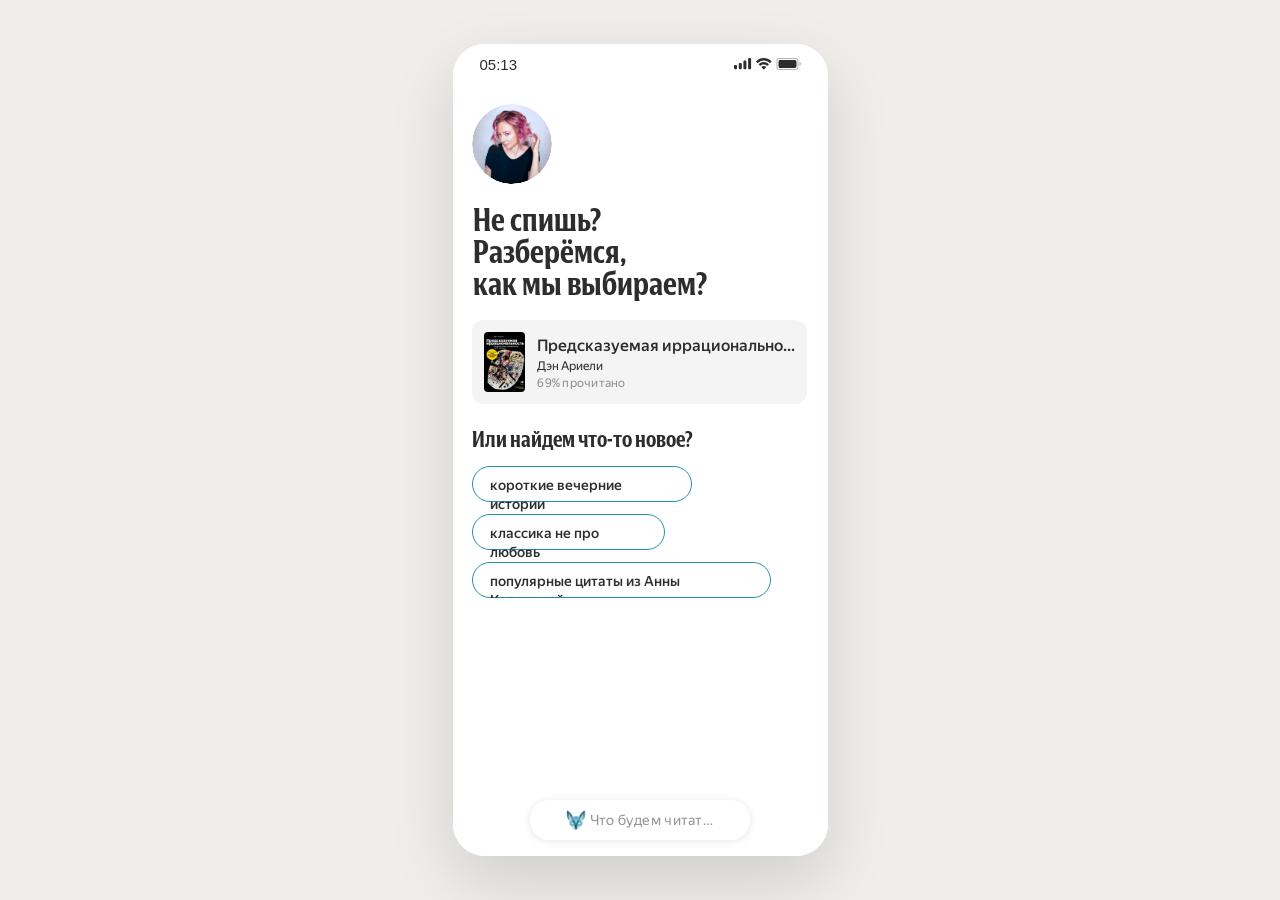
==== commit 0c1e9a55: "Link quote to original fragment and restore summary reading position" ====
--- a/index.html
+++ b/index.html
@@ -1,2 +1,2 @@
 <!doctype html><html lang="ru"><meta charset="utf-8"><meta name="viewport" content="width=device-width,initial-scale=1,viewport-fit=cover"><title>Предсказуемая иррациональность — живая лента</title><link rel="stylesheet" href="style.css?v=2e64ebf5f9"><link rel="stylesheet" href="ui-v2.css?v=5c778b6b03"><link rel="stylesheet" href="carousels.css?v=7c44cdc87c">
-<link rel="stylesheet" href="refinements.css?v=cc8bafafff"><main class="stage"><aside><div class="eyebrow">ЯНДЕКС КНИГИ · КОНЦЕПТ</div><h1>Чтение<br>одной лентой</h1><p>Книга, вопросы и новые истории — в одном потоке.</p><nav id="scenarios" aria-label="Сценарии прототипа"></nav><small>375 × 812 · листайте внутри экрана<br>Нажмите на текст, чтобы вернуть управление</small><button id="reset" class="reset">Начать заново ↺</button></aside><div id="shell"><div id="phone"><div id="scroll"><div id="feed"></div></div><div id="status"><span>05:13</span><span>▮▮▮ ᯤ ▰</span></div><header id="bookbar"><button id="collapse" aria-label="Свернуть книгу">⌄</button><div><b id="booktitle">Анна Каренина</b><span id="author">Лев Толстой</span></div><button id="settings" aria-label="Настройки чтения">☷</button><button id="more" aria-label="Меню книги">•••</button></header><footer id="footer"><div id="mini" hidden><span><b>Дама с собачкой</b><br>Антон Чехов</span><button id="resume">К чтению</button></div><div id="progress"><i></i></div><div class="controlrow"><button id="spark" class="round" aria-label="Количество ИИ-вставок">✦</button><button id="ask">Что будем читать?</button><div id="audio" hidden><button id="rewind" aria-label="Назад 15 секунд">↶<small>15</small></button><button id="play" aria-label="Пауза">Ⅱ</button><button id="forward" aria-label="Вперёд 30 секунд">↷<small>30</small></button></div></div><div id="context"></div></footer><button id="floating" aria-label="Показать управление">✦</button><div id="shade" hidden></div><section id="sheet" hidden aria-modal="true" role="dialog"><div class="handle"></div><button id="close" aria-label="Закрыть">×</button><div id="sheetbody"></div></section><div id="toast" role="status"></div></div></div><div class="hint">От приветствия — к следующей книге.<br>Все переходы доступны в меню слева.</div></main><script src="data.js?v=7e135d2ef0"></script><script src="app.js?v=64c92fbf1c"></script><link rel="stylesheet" href="nonfic.css?v=7f33ed7f8f"><script src="controls.js?v=aebe38ac95"></script><script src="carousels.js?v=aeb7f46ee9"></script><script src="nonfic.js?v=fd36152044"></script></html>
+<link rel="stylesheet" href="refinements.css?v=cc8bafafff"><main class="stage"><aside><div class="eyebrow">ЯНДЕКС КНИГИ · КОНЦЕПТ</div><h1>Чтение<br>одной лентой</h1><p>Книга, вопросы и новые истории — в одном потоке.</p><nav id="scenarios" aria-label="Сценарии прототипа"></nav><small>375 × 812 · листайте внутри экрана<br>Нажмите на текст, чтобы вернуть управление</small><button id="reset" class="reset">Начать заново ↺</button></aside><div id="shell"><div id="phone"><div id="scroll"><div id="feed"></div></div><div id="status"><span>05:13</span><span>▮▮▮ ᯤ ▰</span></div><header id="bookbar"><button id="collapse" aria-label="Свернуть книгу">⌄</button><div><b id="booktitle">Анна Каренина</b><span id="author">Лев Толстой</span></div><button id="settings" aria-label="Настройки чтения">☷</button><button id="more" aria-label="Меню книги">•••</button></header><footer id="footer"><div id="mini" hidden><span><b>Дама с собачкой</b><br>Антон Чехов</span><button id="resume">К чтению</button></div><div id="progress"><i></i></div><div class="controlrow"><button id="spark" class="round" aria-label="Количество ИИ-вставок">✦</button><button id="ask">Что будем читать?</button><div id="audio" hidden><button id="rewind" aria-label="Назад 15 секунд">↶<small>15</small></button><button id="play" aria-label="Пауза">Ⅱ</button><button id="forward" aria-label="Вперёд 30 секунд">↷<small>30</small></button></div></div><div id="context"></div></footer><button id="floating" aria-label="Показать управление">✦</button><div id="shade" hidden></div><section id="sheet" hidden aria-modal="true" role="dialog"><div class="handle"></div><button id="close" aria-label="Закрыть">×</button><div id="sheetbody"></div></section><div id="toast" role="status"></div></div></div><div class="hint">От приветствия — к следующей книге.<br>Все переходы доступны в меню слева.</div></main><script src="data.js?v=7e135d2ef0"></script><script src="app.js?v=64c92fbf1c"></script><link rel="stylesheet" href="nonfic.css?v=e6882f29ba"><script src="controls.js?v=aebe38ac95"></script><script src="carousels.js?v=aeb7f46ee9"></script><script src="nonfic.js?v=ec1761db9a"></script></html>
--- a/nonfic.css
+++ b/nonfic.css
@@ -88,3 +88,8 @@
 .original-reflection[hidden]{display:none}
 .original-inset p,.original-inset li{color:#2d2d2d}
 .original-inset .original-reflection{color:#027d88}
+/* The book starts on the next screen instead of peeking above the home composer. */
+[data-id="4182:20480"]{margin-top:128px}
+.original-reader.quote-focus-mode{min-height:812px}
+.original-quote-view{padding:0 0 20px!important}
+.original-quote-view[hidden]{display:none!important}
